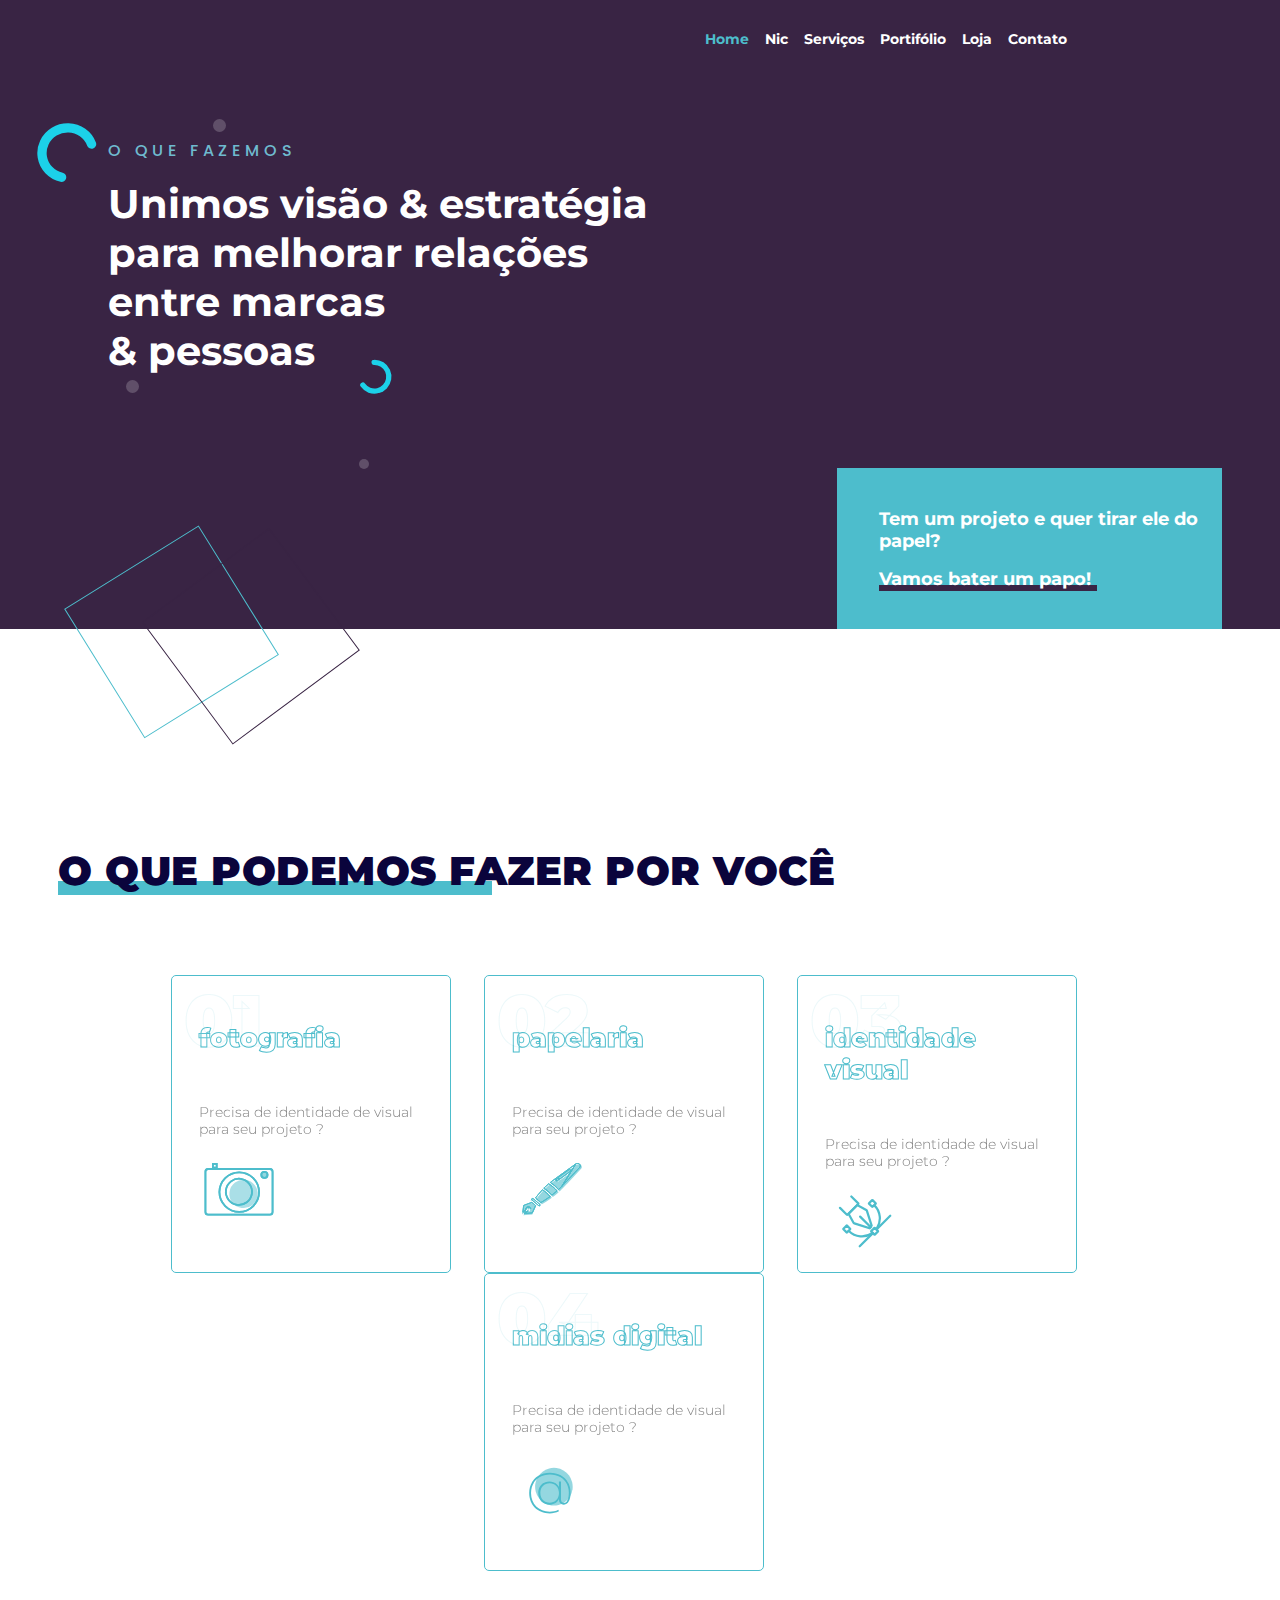
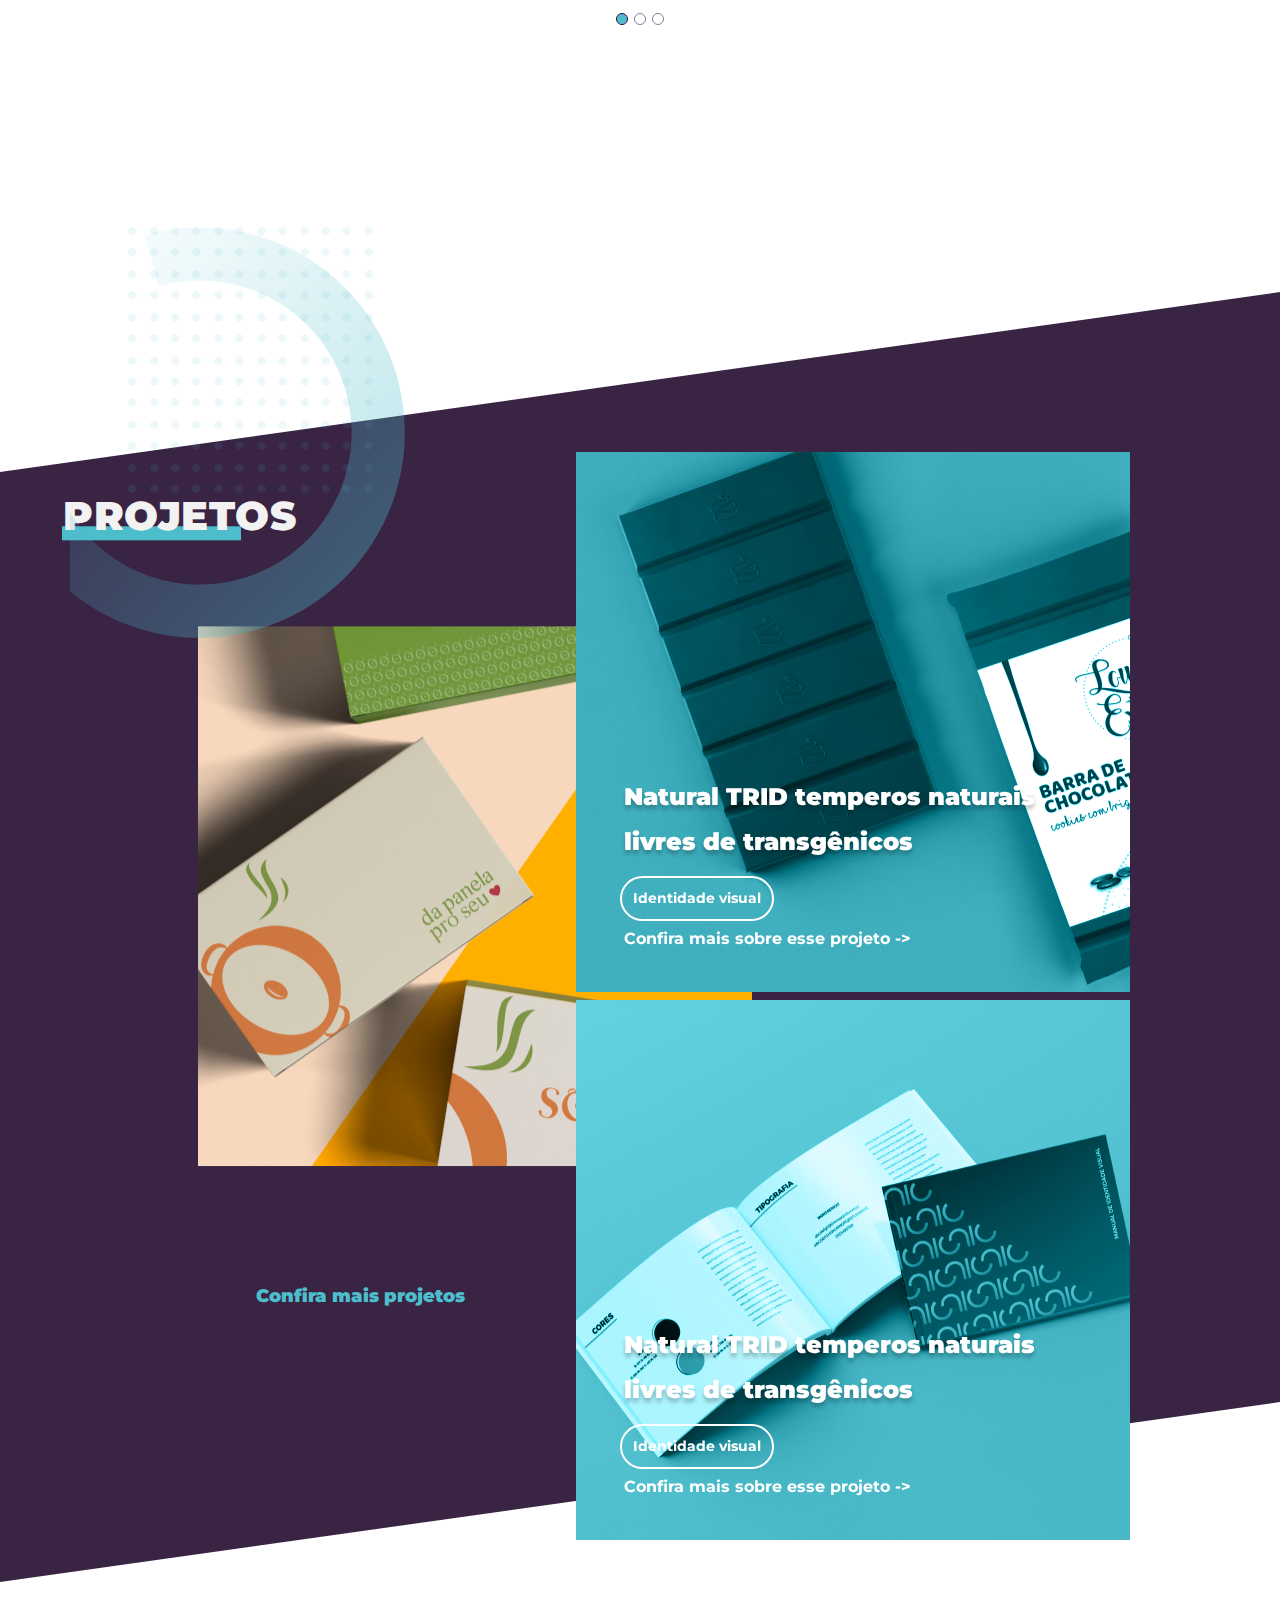
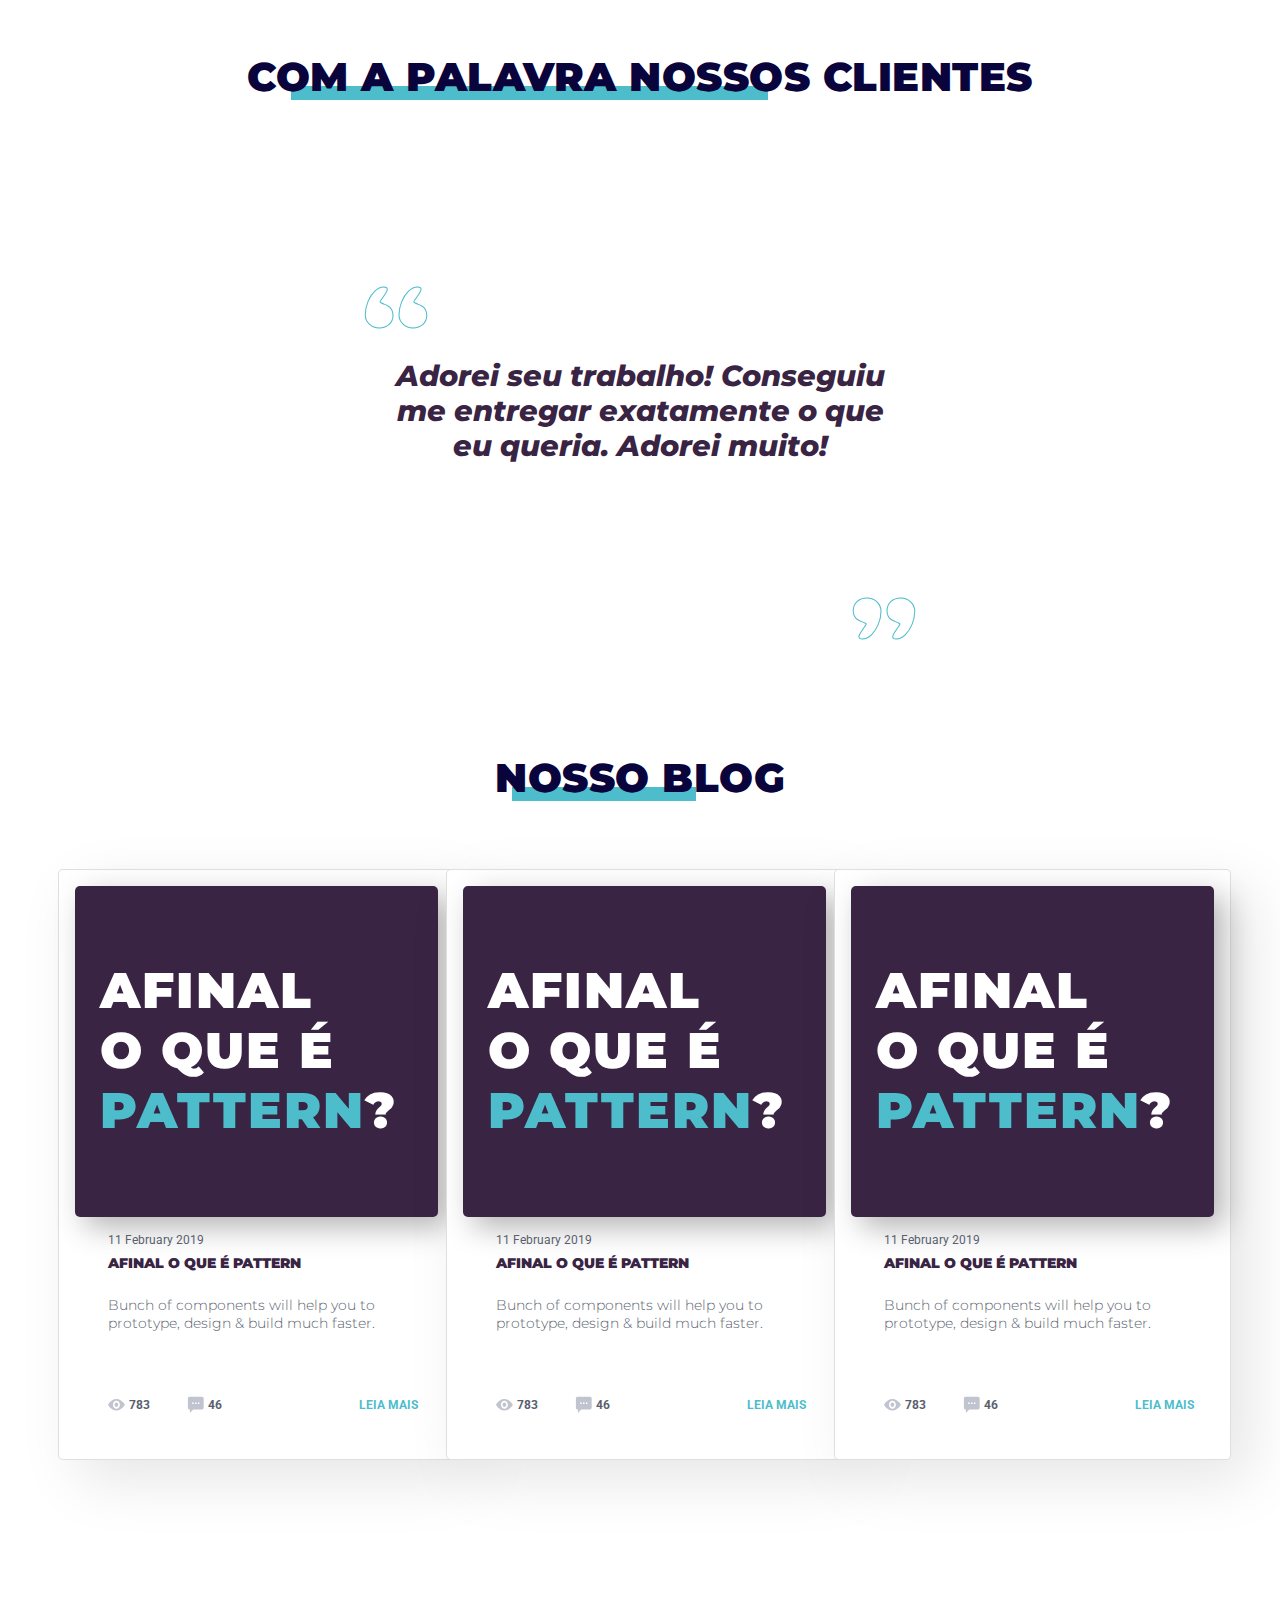
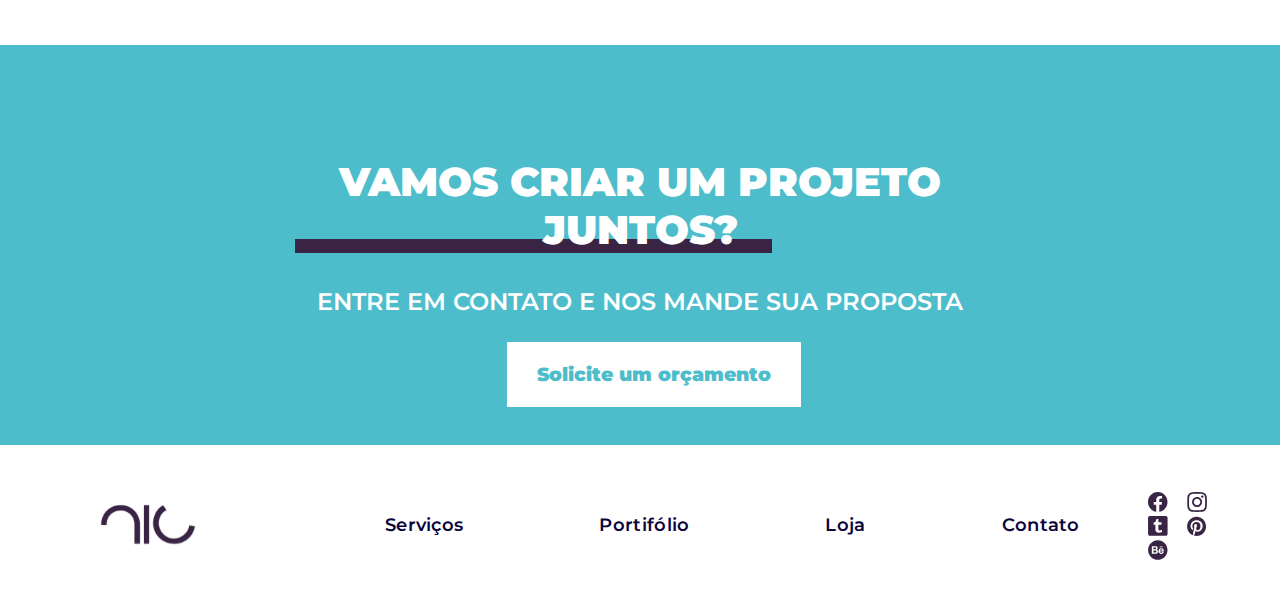
==== index.htm @ 2c10540b "ProjetoNIC" ====
<!DOCTYPE html>
<html lang="en">

<head>
    <meta charset="UTF-8">
    <meta http-equiv="X-UA-Compatible" content="IE=edge">
    <meta name="viewport" content="width=device-width, initial-scale=1.0">
    <title>Nic - Designer</title>

    <!--css-->
    <link rel="stylesheet" href="./css/main.css">


    <!-- fonts -->
    <link rel="preconnect" href="https://fonts.gstatic.com">
    <link
        href="https://fonts.googleapis.com/css2?family=Montserrat:ital,wght@0,300;0,400;0,600;0,700;0,900;1,800&family=Poppins:wght@500&display=swap"
        rel="stylesheet">

    <link rel="preconnect" href="https://fonts.gstatic.com">
    <link href="https://fonts.googleapis.com/css2?family=Coustard&display=swap" rel="stylesheet">

    <link rel="preconnect" href="https://fonts.gstatic.com">
    <link href="https://fonts.googleapis.com/css2?family=Roboto&display=swap" rel="stylesheet">

    <link rel="preconnect" href="https://fonts.gstatic.com">
    <link href="https://fonts.googleapis.com/css2?family=Roboto:wght@700&display=swap" rel="stylesheet">
</head>

<body>
    
    
    <header>
        
        <!--menu-->
        <div class="container d-flex justify-content-end">
            <nav class="navbar navbar-expand-lg">
                <div class="collapse navbar-collapse" id="navbarTogglerDemo02">
                    <ul class="menu navbar-nav">
                        <li class="nav-item">
                            <a class="nav-link" id="ativo" href="#">Home</a>
                        </li>
                        <li class="nav-item">
                            <a class="nav-link" href="#">Nic</a>
                        </li>
                        <li class="nav-item">
                            <a class="nav-link" href="#">Serviços</a>
                        </li>
                        <li class="nav-item">
                            <a class="nav-link" href="#">Portifólio</a>
                        </li>
                        <li class="nav-item">
                            <a class="nav-link" href="#">Loja</a>
                        </li>
                        <li class="nav-item">
                            <a class="nav-link" href="#">Contato</a>
                        </li>
                    </ul>
                </div>
            </nav>
        </div>
        <!--/menu-->

        <!--banner-->
        <div id="banner">
            <div class="container">
                <div class="row">
                    <div class="col-md-12 banner-content">                            

                            <img src="./assets/elementos/elipse.svg" id="circle1" alt="">
                            <img src="./assets/elementos/elipse.svg" id="circle2" alt="">
                            <img src="./assets/elementos/dotted.svg" id="dotted1" alt="">
                            <h1>O QUE FAZEMOS</h1>
                            <p>
                                Unimos visão & estratégia para melhorar relações<br> entre marcas<br> & pessoas
                            </p>
                            <img src="./assets/elementos/dotted.svg" id="dotted2" alt="">
                            <img src="./assets/elementos/dotted.svg" id="dotted3" alt="">

                    </div>
                </div>
            </div>
        </div>

        <div id="sticker">
            <div class="container">
                <div class="row justify-content-end">
                    <div class="col-md-12 align-self-center sticker">
                        <p>
                            Tem um projeto e quer tirar ele do papel?
                        </p>
                        <span>
                            Vamos bater um papo!
                        </span>
                        <div class="underbar"></div>

                    </div>
                </div>
            </div>
        </div>
        <!--/banner-->
    </header>

    <main>
        

        <div id="podemos">
            <img src="./assets/elementos/rectangleGreen.svg" alt="" id="rectangleGreen">
            <img src="./assets/elementos/rectangleBlue.svg" alt="" id="rectangleBlue">
            <div class="container">
                <div class="row">
                    <div class="col-md-12 titulo podemos-title">
                        <h1>
                            O QUE PODEMOS FAZER POR VOCÊ
                            <div class="underbar underbar-podemos"></div>
                        </h1>
                    </div>
                </div>
            </div>
        </div>

        <div id="carousel">
            <div class="container">
                <div class="col-md-12">
                    <div id="carouselExampleIndicators" class="carousel slide" data-bs-ride="carousel">
                        <div class="carousel-indicators">
                            <button type="button" data-bs-target="#carouselExampleIndicators" data-bs-slide-to="0" class="active" aria-current="true" aria-label="Slide 1"></button>
                            <button type="button" data-bs-target="#carouselExampleIndicators" data-bs-slide-to="1" aria-label="Slide 2"></button>
                            <button type="button" data-bs-target="#carouselExampleIndicators" data-bs-slide-to="2" aria-label="Slide 3"></button>
                        </div>
                        <div class="carousel-inner">
                            <div class="carousel-item active">
                                <div class="row justify-content-center">
                                    <div class="col-md-3" id="item-carrosel">
                                        <div class="content">
                                            <h1>01</h1>
                                            <h3>fotografia</h3>
                                            <p>
                                                Precisa de identidade de visual para seu projeto ?
                                            </p>
                                            <div class="img-area"><img src="./assets/camera.svg" alt="maquina_digital"></div>
                                        </div>
                                    </div>
                                    <div class="col-md-3" id="item-carrosel">
                                        <div class="content">
                                            <h1>02</h1>
                                            <h3>papelaria</h3>
                                            <p>
                                                Precisa de identidade de visual para seu projeto ?
                                            </p>
                                            <div class="img-area"><img src="./assets/caneta.svg" alt="caneta"></div>
                                        </div>
                                    </div>
                                    <div class="col-md-3" id="item-carrosel">
                                        <div class="content">
                                            <h1>03</h1>
                                            <h3>identidade visual</h3>
                                            <p>
                                                Precisa de identidade de visual para seu projeto ?
                                            </p>
                                            <div class="img-area"><img src="./assets/vetor.svg" alt="vetor"></div>
                                        </div>
                                    </div>
                                    <div class="col-md-3" id="item-carrosel">
                                        <div class="content">
                                            <h1>04</h1>
                                            <h3>midias digital</h3>
                                            <p>
                                                Precisa de identidade de visual para seu projeto ?
                                            </p>
                                            <div class="img-area"><img src="./assets/arroba.svg" alt="arroba"></div>
                                        </div>
                                    </div>
                                </div>
                            </div>

                            <div class="carousel-item">
                                <div class="row justify-content-center">
                                    <div class="col-md-3" id="item-carrosel">
                                        <div class="content">
                                            <h1>01</h1>
                                            <h3>fotografia</h3>
                                            <p>
                                                Precisa de identidade de visual para seu projeto ?
                                            </p>
                                            <div class="img-area"><img src="./assets/camera.svg" alt="maquina_digital"></div>
                                        </div>
                                    </div>
                                    <div class="col-md-3" id="item-carrosel">
                                        <div class="content">
                                            <h1>02</h1>
                                            <h3>papelaria</h3>
                                            <p>
                                                Precisa de identidade de visual para seu projeto ?
                                            </p>
                                            <div class="img-area"><img src="./assets/caneta.svg" alt="caneta"></div>
                                        </div>
                                    </div>
                                    <div class="col-md-3" id="item-carrosel">
                                        <div class="content">
                                            <h1>03</h1>
                                            <h3>identidade visual</h3>
                                            <p>
                                                Precisa de identidade de visual para seu projeto ?
                                            </p>
                                            <div class="img-area"><img src="./assets/vetor.svg" alt="vetor"></div>
                                        </div>
                                    </div>
                                    <div class="col-md-3" id="item-carrosel">
                                        <div class="content">
                                            <h1>04</h1>
                                            <h3>midias digital</h3>
                                            <p>
                                                Precisa de identidade de visual para seu projeto ?
                                            </p>
                                            <div class="img-area"><img src="./assets/arroba.svg" alt="arroba"></div>
                                        </div>
                                    </div>
                                </div>
                            </div>

                            <div class="carousel-item">
                                <div class="row justify-content-center">
                                    <div class="col-md-3" id="item-carrosel">
                                        <div class="content">
                                            <h1>01</h1>
                                            <h3>fotografia</h3>
                                            <p>
                                                Precisa de identidade de visual para seu projeto ?
                                            </p>
                                            <div class="img-area"><img src="./assets/camera.svg" alt="maquina_digital"></div>
                                        </div>
                                    </div>
                                    <div class="col-md-3" id="item-carrosel">
                                        <div class="content">
                                            <h1>02</h1>
                                            <h3>papelaria</h3>
                                            <p>
                                                Precisa de identidade de visual para seu projeto ?
                                            </p>
                                            <div class="img-area"><img src="./assets/caneta.svg" alt="caneta"></div>
                                        </div>
                                    </div>
                                    <div class="col-md-3" id="item-carrosel">
                                        <div class="content">
                                            <h1>03</h1>
                                            <h3>identidade visual</h3>
                                            <p>
                                                Precisa de identidade de visual para seu projeto ?
                                            </p>
                                            <div class="img-area"><img src="./assets/vetor.svg" alt="vetor"></div>
                                        </div>
                                    </div>
                                    <div class="col-md-3" id="item-carrosel">
                                        <div class="content">
                                            <h1>04</h1>
                                            <h3>midias digital</h3>
                                            <p>
                                                Precisa de identidade de visual para seu projeto ?
                                            </p>
                                            <div class="img-area"><img src="./assets/arroba.svg" alt="arroba"></div>
                                        </div>
                                    </div>
                                </div>
                            </div>

                        </div>
                    </div>
                </div>

            </div>
        </div>

        <img src="./assets/elementos/DotPattern.svg" alt="" id="patternDotted">
        <img src="./assets/elementos/circle.svg" alt="" id="circle">
        <div class="projetos">
            <div class="container">
                <div class="row">
                    <div class="col-md-12 titulo projetos-title">
                        <h1>
                            projetos
                            <div class="underbar underbar-projetos"></div>
                        </h1>
                    </div>
                </div>
                <div class="row">
                    <div class="img-area imagem-projetos imagem-position-principal">
                        <img src="./assets/projetos/Drives.png" alt="">
                    </div>
                    <div class="img-area imagem-projetos imagem-position-segunda">
                        <h3>Natural TRID temperos naturais livres de transgênicos</h3>
                        <button>Identidade visual</button>
                        <a href="#">Confira mais sobre esse projeto -></a>
                        <div class="color-overlay"></div>
                        <img src="./assets/projetos/EMBALAGEM2.png" alt="">
                    </div>
                    <div class="img-area imagem-projetos imagem-position-terceira">
                        <h3>Natural TRID temperos naturais livres de transgênicos</h3>
                        <button>Identidade visual</button>
                        <a href="#">Confira mais sobre esse projeto -></a>
                        <div class="color-overlay"></div>
                        <img src="./assets/projetos/MANUAL 1.png" alt="">
                    </div>
                </div>
                <div class="row">
                    <div class="col-md-12">
                        <a href="#" id="confira">Confira mais projetos</a>
                    </div>
                </div>
            </div>
        </div>

        <div id="clientes">
            <div class="container">
                <div class="row justify-content-center">
                    <div class="col-md-12 titulo clientes-title">
                        <h1>
                            com a palavra nossos clientes
                            <div class="underbar underbar-clientes"></div>
                        </h1>
                    </div>
                </div>

                <div class="row justify-content-center">
                    <div class="col-6 clientes-content">
                        <div class="aspas d-flex justify-content-start">
                            <span id="abre">"</span>
                        </div>
                        <p>
                            Adorei seu trabalho!
                            Conseguiu me entregar exatamente o que eu queria. Adorei muito!
                        </p>
                        <div class="aspas d-flex justify-content-end">
                            <span id="fecha">"</span>
                        </div>
                    </div>
                </div>
            </div>

        </div>

        <div id="blog">
            <div class="container">
                <div class="row justify-content-center">
                    <div class="col-md-12 titulo blog-title">
                        <h1>
                            nosso blog
                            <div class="underbar underbar-blog"></div>
                        </h1>
                    </div>

                    <div class="col-md-4">
                        <div class="card">
                            <div class="card-box">
                                <p>Afinal<br> o que é <span>pattern</span>?</p>
                            </div>
                            <div class="card-body">
                                <h6> 11 February 2019</h6>
                                <h4 class="card-title" id="date">afinal o que é pattern</h4>
                                <p class="card-text">Bunch of components will help you to prototype, design & build much faster.</p>

                                <div class="visualizacao">
                                    <img class="viewsIcon" src="./assets/cardBlog/viewIcon.svg" alt="">
                                    <span>783</span>

                                    <img class="commentsIcon" src="./assets/cardBlog/commentIcon.svg" alt="">
                                    <span>46</span>

                                    <a href="#">leia mais</a>
                                </div>
                            </div>
                        </div>
                    </div>

                    <div class="col-md-4">
                        <div class="card">
                            <div class="card-box">
                                <p>Afinal<br> o que é <span>pattern</span>?</p>
                            </div>
                            <div class="card-body">
                                <h6> 11 February 2019</h6>
                                <h4 class="card-title" id="date">afinal o que é pattern</h4>
                                <p class="card-text">Bunch of components will help you to prototype, design & build much faster.</p>

                                <div class="visualizacao">
                                    <img class="viewsIcon" src="./assets/cardBlog/viewIcon.svg" alt="">
                                    <span>783</span>

                                    <img class="commentsIcon" src="./assets/cardBlog/commentIcon.svg" alt="">
                                    <span>46</span>

                                    <a href="#">leia mais</a>
                                </div>
                            </div>
                        </div>
                    </div>

                    <div class="col-md-4">
                        <div class="card">
                            <div class="card-box">
                                <p>Afinal<br> o que é <span>pattern</span>?</p>
                            </div>
                            <div class="card-body">
                                <h6> 11 February 2019</h6>
                                <h4 class="card-title" id="date">afinal o que é pattern</h4>
                                <p class="card-text">Bunch of components will help you to prototype, design & build much faster.</p>
                                
                                <div class="visualizacao">
                                    <img class="viewsIcon" src="./assets/cardBlog/viewIcon.svg" alt="">
                                    <span>783</span>

                                    <img class="commentsIcon" src="./assets/cardBlog/commentIcon.svg" alt="">
                                    <span>46</span>

                                    <a href="#">leia mais</a>
                                </div>
                            </div>
                        </div>
                    </div>
                    
                </div>
            </div>
        </div>
    </main>

    <footer>
        <div class="container-fluid">
            <div id="rodape">
                <div class="container">
                    <div class="row justify-content-center">
                        <div class="col-8">
                            <h1>
                                vamos criar um projeto juntos?
                                <div class="underbar-rodape"></div>
                            </h1>
                        </div>
                        <div class="col-8">
                            <h4>
                                Entre em contato e nos mande sua proposta
                            </h4>
                        </div>
                    </div>
    
                    <div class="row justify-content-center">
                        <div class="col-3">
                            <a href="#">
                                <div class="button">
                                    Solicite um orçamento
                                </div>
                            </a>
                        </div>
                    </div>
                </div>
            </div>
            <div class="container navfooter">
                <nav class="navbar navbar-expand-lg">

                    <a class="navbar-brand" href="#">
                        <img src="./assets/logo/logo-roxo-redu.svg" alt="Logo">
                    </a>

                    <div class="collapse navbar-collapse" id="navbarNav">
                        <ul class="navbar-nav">
                            <li class="nav-item">
                                <a class="nav-link" href="#">Serviços</a>
                            </li>
                            <li class="nav-item">
                                <a class="nav-link" href="#">Portifólio</a>
                            </li>
                            <li class="nav-item">
                                <a class="nav-link" href="#">Loja</a>
                            </li>
                            <li class="nav-item">
                                <a class="nav-link" href="#">Contato</a>
                            </li>
                        </ul>
                    </div>

                    <div id="social-media">
                        <a href="">
                            <img src="./assets/social-media/face.svg" alt="facebook">
                        </a>
                        <a href="">
                            <img src="./assets/social-media/insta.svg" alt="instagram">
                        </a>
                        <a href="">
                            <img src="./assets/social-media/twitter.svg" alt="twitter">
                        </a>
                        <a href="">
                            <img src="./assets/social-media/pinter.svg" alt="pinterest">
                        </a>
                        <a href="">
                            <img src="./assets/social-media/social.svg" alt="social">
                        </a>
                    </div>
                </nav>

            </div>
            

            
        </div>
    </footer>



    <script src="https://cdn.jsdelivr.net/npm/@popperjs/core@2.9.1/dist/umd/popper.min.js"
        integrity="sha384-SR1sx49pcuLnqZUnnPwx6FCym0wLsk5JZuNx2bPPENzswTNFaQU1RDvt3wT4gWFG"
        crossorigin="anonymous"></script>
        <script src="https://cdn.jsdelivr.net/npm/bootstrap@5.0.0-beta3/dist/js/bootstrap.min.js" integrity="sha384-j0CNLUeiqtyaRmlzUHCPZ+Gy5fQu0dQ6eZ/xAww941Ai1SxSY+0EQqNXNE6DZiVc" crossorigin="anonymous"></script>
</body>

</html>
---- css/main.css ----
@import url(./bootstrap.min.css);
@import url(./config.css);
@import url(./global.css);
@import url(./custom.css);
@import url(./responsive.css);
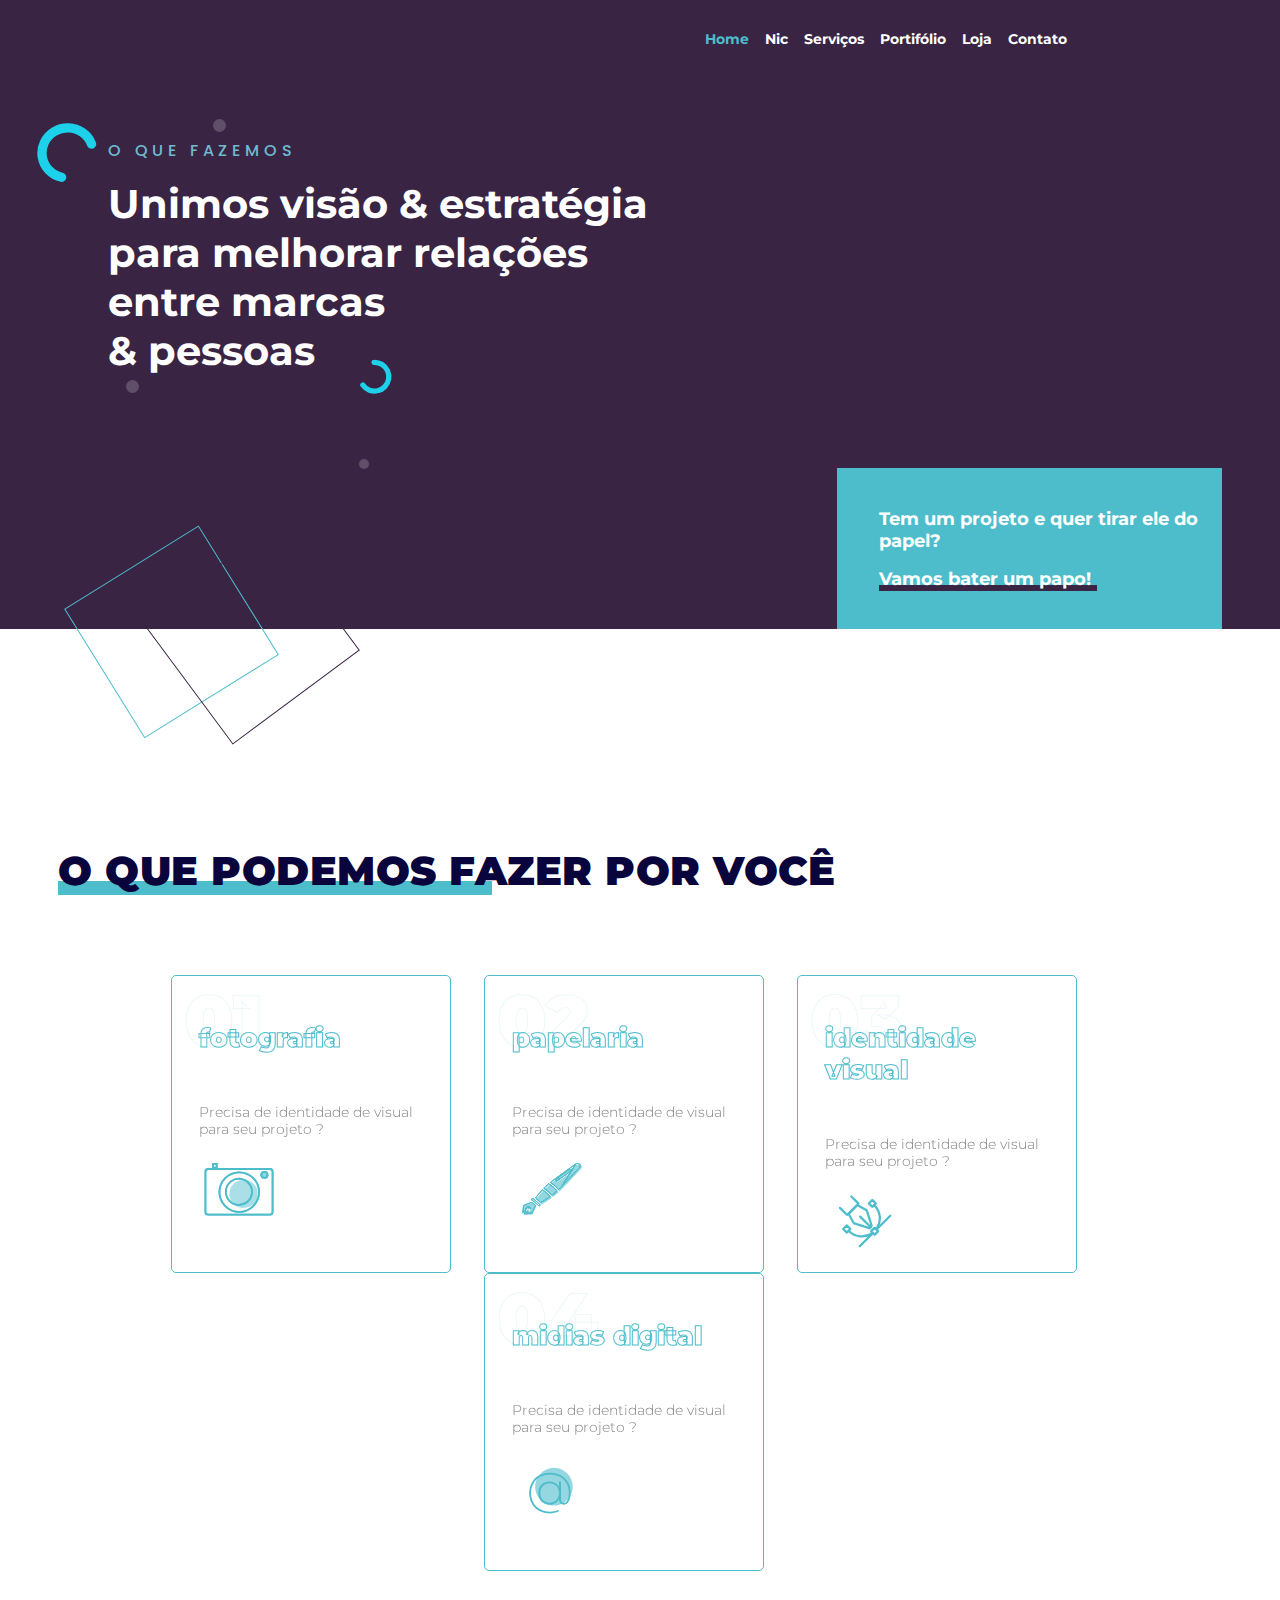
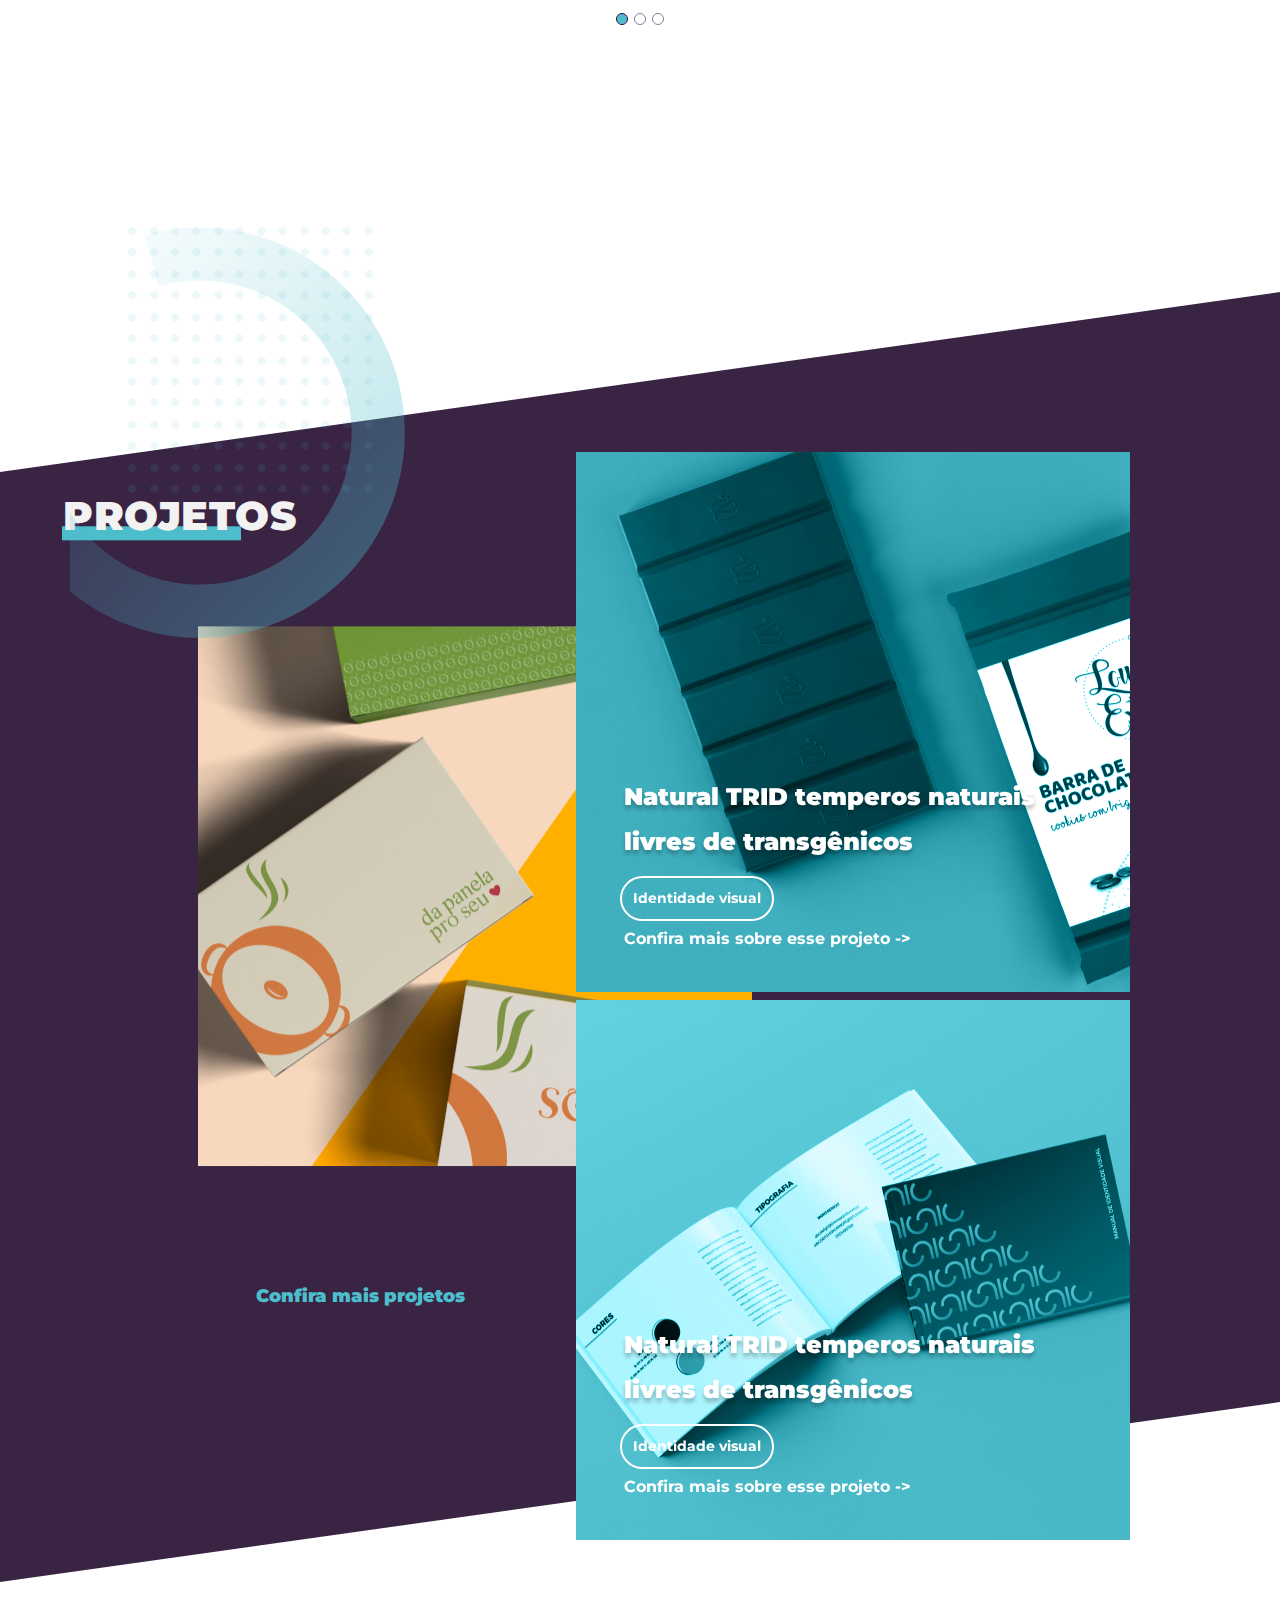
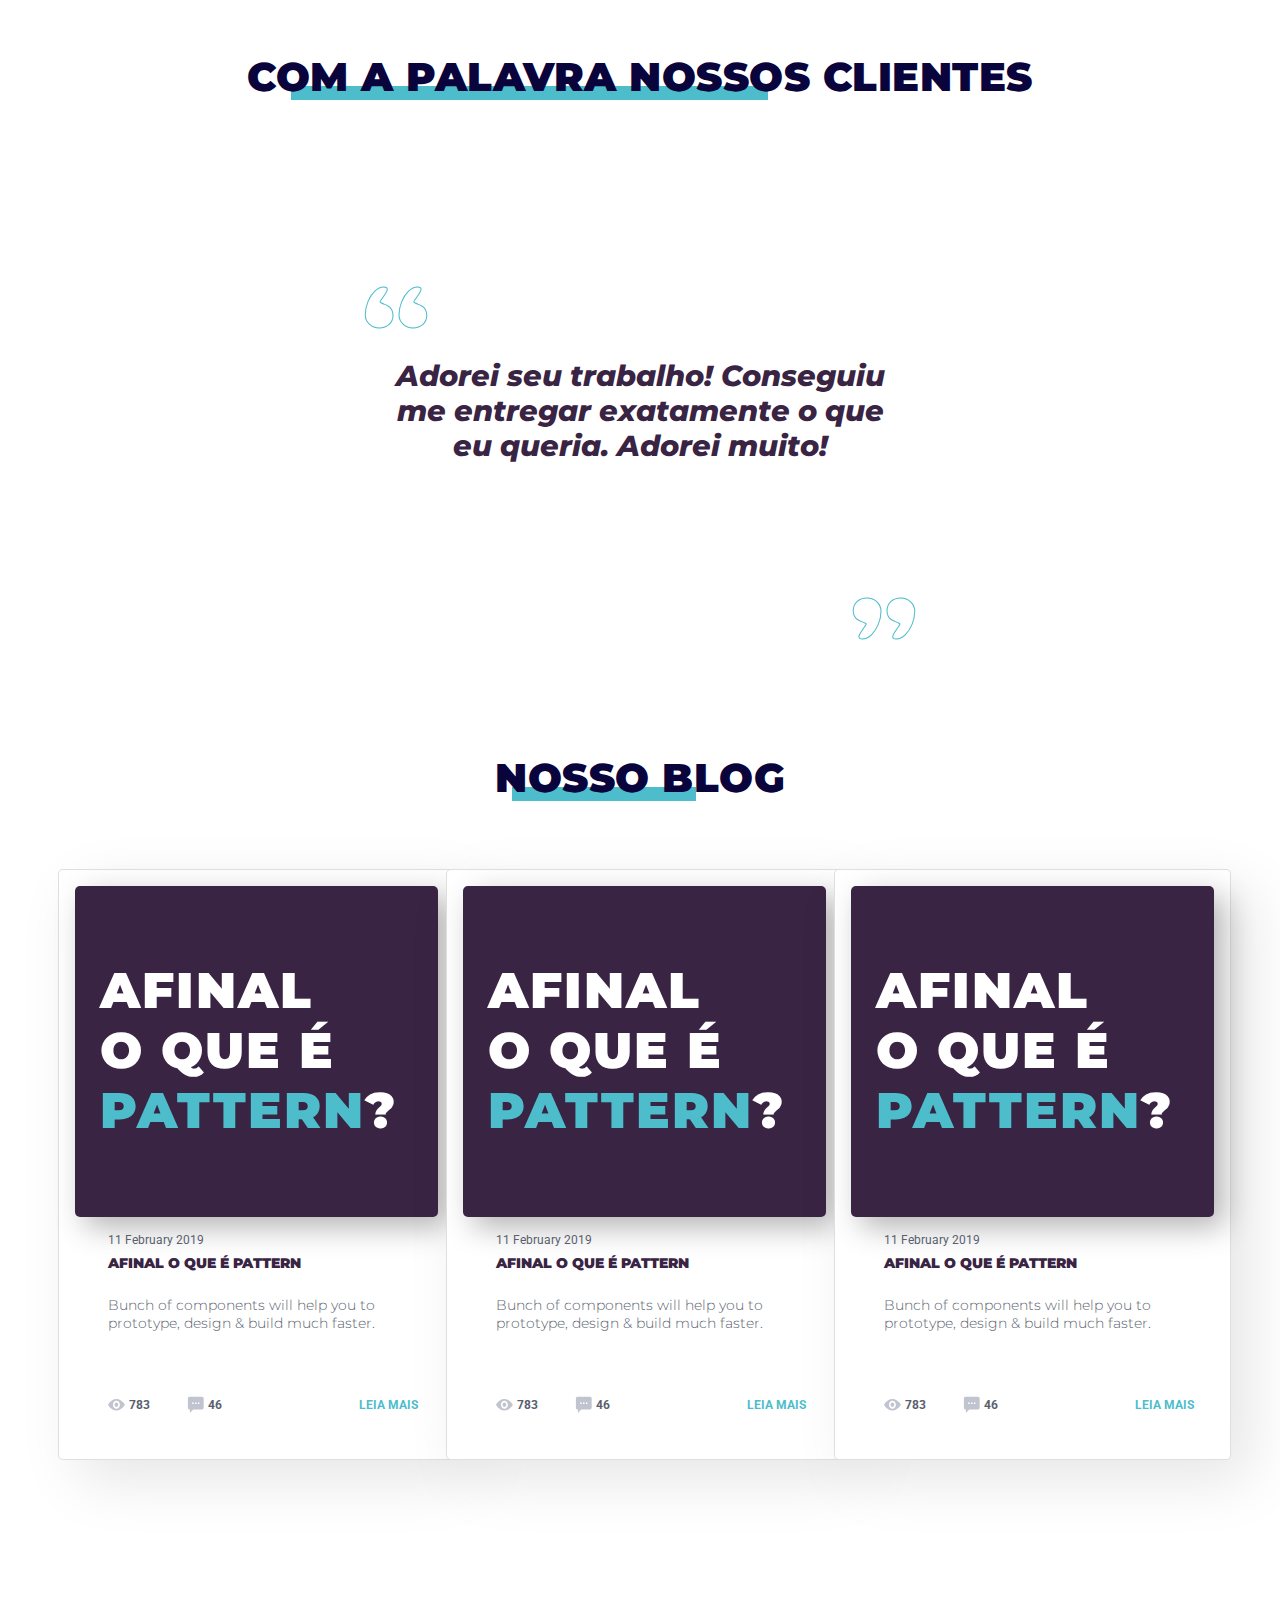
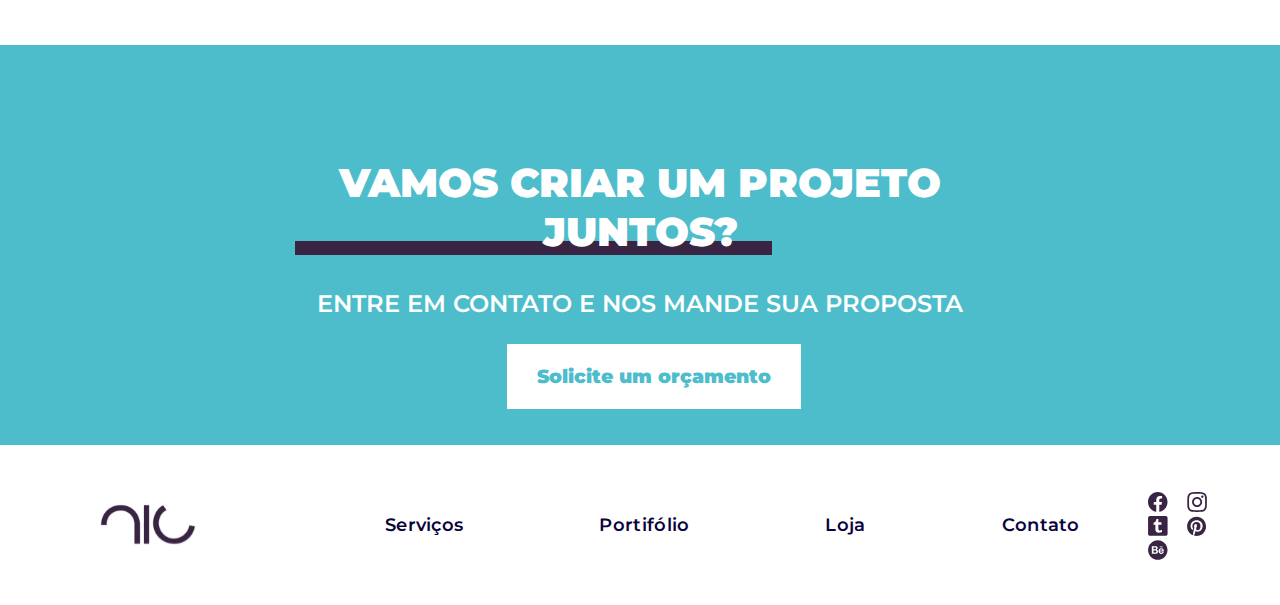
==== commit 8670a4c4: "Estruturando" ====
--- a/index.htm
+++ b/index.htm
@@ -8,7 +8,7 @@
     <title>Nic - Designer</title>
 
     <!--css-->
-    <link rel="stylesheet" href="./css/main.css">
+    <link rel="stylesheet" href="./styles.css">
 
 
     <!-- fonts -->
@@ -109,10 +109,10 @@
             <img src="./assets/elementos/rectangleBlue.svg" alt="" id="rectangleBlue">
             <div class="container">
                 <div class="row">
-                    <div class="col-md-12 titulo podemos-title">
+                    <div class="col-md-12 titulo">
                         <h1>
                             O QUE PODEMOS FAZER POR VOCÊ
-                            <div class="underbar underbar-podemos"></div>
+                            <div class="underbar"></div>
                         </h1>
                     </div>
                 </div>
@@ -276,10 +276,10 @@
         <div class="projetos">
             <div class="container">
                 <div class="row">
-                    <div class="col-md-12 titulo projetos-title">
+                    <div class="col-md-12 titulo">
                         <h1>
                             projetos
-                            <div class="underbar underbar-projetos"></div>
+                            <div class="underbar"></div>
                         </h1>
                     </div>
                 </div>
@@ -313,10 +313,10 @@
         <div id="clientes">
             <div class="container">
                 <div class="row justify-content-center">
-                    <div class="col-md-12 titulo clientes-title">
+                    <div class="col-md-12 titulo">
                         <h1>
                             com a palavra nossos clientes
-                            <div class="underbar underbar-clientes"></div>
+                            <div class="underbar"></div>
                         </h1>
                     </div>
                 </div>
@@ -342,10 +342,10 @@
         <div id="blog">
             <div class="container">
                 <div class="row justify-content-center">
-                    <div class="col-md-12 titulo blog-title">
+                    <div class="col-md-12 titulo">
                         <h1>
                             nosso blog
-                            <div class="underbar underbar-blog"></div>
+                            <div class="underbar"></div>
                         </h1>
                     </div>
 
@@ -428,10 +428,10 @@
             <div id="rodape">
                 <div class="container">
                     <div class="row justify-content-center">
-                        <div class="col-8">
+                        <div class="col-8 titulo">
                             <h1>
                                 vamos criar um projeto juntos?
-                                <div class="underbar-rodape"></div>
+                                <div class="underbar"></div>
                             </h1>
                         </div>
                         <div class="col-8">
@@ -507,7 +507,7 @@
     <script src="https://cdn.jsdelivr.net/npm/@popperjs/core@2.9.1/dist/umd/popper.min.js"
         integrity="sha384-SR1sx49pcuLnqZUnnPwx6FCym0wLsk5JZuNx2bPPENzswTNFaQU1RDvt3wT4gWFG"
         crossorigin="anonymous"></script>
-        <script src="https://cdn.jsdelivr.net/npm/bootstrap@5.0.0-beta3/dist/js/bootstrap.min.js" integrity="sha384-j0CNLUeiqtyaRmlzUHCPZ+Gy5fQu0dQ6eZ/xAww941Ai1SxSY+0EQqNXNE6DZiVc" crossorigin="anonymous"></script>
+    <script src="./js/bootstrap.min.js"></script>
 </body>
 
 </html>--- a/styles.css
+++ b/styles.css
@@ -0,0 +1,499 @@
+/*
+Theme Name: NIC-Designer
+Theme URI: http://rest.com
+Author: Paulo Scarano
+Author URI: http://rest.vom/
+Description: Tema criado para o restaurante Rest
+Version: 1.0
+*/
+
+@import url(./css/main.css);
+
+header {
+    background: var(--roxo);
+}
+
+/*Elementos*/
+
+main #rectangleGreen {
+    position:relative;
+    top: -6.6rem;
+    left: 5%;
+}
+
+main #rectangleBlue {
+    position:relative;
+    top: -6.3rem;
+    left: -6%;
+}
+
+main #circle {
+    position: relative;
+    width: 335px;
+    left: -14%;
+    top: 16rem;
+    z-index: 1;
+}
+
+main #patternDotted {
+    position: relative;
+    left: 10%;
+    top: 11.5rem;
+    z-index: 1;
+}
+
+/* Banner */
+
+.banner-content {
+    padding: 0;
+    width: 615px;
+    margin-left: 50px;
+    margin-bottom: 53px;
+}
+
+.banner-content h1 {
+    flex: 1;
+    margin-bottom: 16px;
+    margin-top: auto;
+    width: 203px;
+    height: 24px;
+    font-family: 'Poppins';
+    font-weight: 500;
+    font-size: 16px;
+    line-height: 24px;
+    /* identical to box height */
+    letter-spacing: 0.3em;
+    color: #6FBACF;
+} 
+
+.banner-content p {
+    font-weight: bold;
+    font-size: 40px;
+    line-height: 49px;
+    color: #FFFFFF;
+    text-align: left;
+}
+
+/* Sticker */
+
+.sticker {   
+    width: 385px;
+    background: var(--verde);
+    font-weight: bold;
+    font-size: 18px;
+    line-height: 22px;
+    color: var(--branco);
+}
+
+.sticker p {
+    margin-top: 40px;
+    margin-left: 30px;
+}
+
+.sticker span {
+    margin-top: 20px;
+    margin-left: 30px;
+}
+
+.sticker .underbar {
+    width: 218px;
+    height: 6px;
+    background: #392444;
+    margin-top: -5px;
+    margin-left: 30px;
+    margin-bottom: 38px;
+}
+
+
+/* Seção podemos*/
+#podemos .titulo{
+    padding: 0;
+    margin-bottom: 72px;
+    color: var(--darkblue);
+    letter-spacing: 0.5px;
+}
+
+#podemos .titulo .underbar {
+    width: 434px;
+}
+
+/* carousel */
+
+#carousel #item-carrosel {
+    margin-right: 33px;
+    width: 280px;
+    height: 298px;
+    border: 1px solid var(--verde);
+    border-radius: 5px;
+}
+
+#carousel .content h1 {
+    font-style: normal;
+    font-weight: 900;
+    font-size: 72px;
+    line-height: 88px;
+    color: var(--branco);
+    /* identical to box height */
+    
+    text-transform: uppercase;
+    -webkit-text-stroke: 1px;
+    -webkit-text-stroke-color: var(--verde);
+    opacity: 0.1;
+      
+}
+
+#carousel .content h3 {
+    margin-left: 15px;
+    margin-top: -50px;
+    font-style: normal;
+    font-weight: 900;
+    font-size: 26px;
+    line-height: 32px;
+    color: var(--branco);
+    -webkit-text-stroke: 1px;
+    -webkit-text-stroke-color: var(--verde);
+}
+
+#carousel .content p {
+    margin: 50px 15px 25px 15px;
+    text-align: left;
+    font-style: normal;
+    font-weight: 300;
+    font-size: 14px;
+    line-height: 17px;
+    color: #828282;
+    
+}
+
+#carousel .content .img-area img {
+    width: 78px;
+    height: 53px;
+    
+    margin-left: 16px;
+    
+}
+
+
+.carousel-indicators {
+    left: 0;
+    top: auto;
+    bottom: -70px;
+}
+
+
+#carousel .carousel-indicators button {
+    width: 10px;
+    height: 10px;
+    border: 0.5px solid var(--darkblue);
+    border-radius: 50%;
+}
+
+#carousel button.active {
+    background-color: #4DBDCC;
+}
+ 
+/*Seção Projetos*/
+
+.projetos {
+    background: var(--roxo);
+    height: 1110px;
+    transform: skewY(-8deg);
+}
+
+.projetos .titulo {
+    padding: 0;
+    margin-top: 110px;
+    margin-left: 5px;
+    margin-bottom: 42px;
+    color: var(--grey);
+    letter-spacing: 0.5px;
+    transform: skewY(8deg);
+}
+
+.projetos .titulo .underbar {
+    width: 179px;
+    margin-left: -1px;
+}
+
+.projetos .imagem-projetos {
+    width: 554px;
+    height: 540px;
+    padding: 0;
+    transform: skewY(8deg);
+    contain: content;
+
+}
+
+.projetos .imagem-projetos h3 {
+    width: 415px;
+    height: 90px;
+    position: absolute;
+    top: 322px;
+    left: 48px;
+    font-style: normal;
+    font-weight: 900;
+    font-size: 24px;
+    line-height: 45px;
+    color: var(--branco);
+    text-shadow: 0px 4px 4px rgba(0, 0, 0, 0.25);
+    z-index: 1;
+}
+
+.projetos .imagem-projetos button {
+    position: absolute;
+    padding: 11px;
+    top: 424px;
+    left: 44px;
+    background: transparent;
+    border: 2px solid var(--branco);
+    box-sizing: border-box;
+    border-radius: 50px;
+    font-style: normal;
+    font-weight: bold;
+    font-size: 14px;
+    line-height: 19px;
+    color: var(--branco);
+    z-index: 1;
+}
+
+.projetos .imagem-projetos a {
+    position: absolute;
+    top: 477px;
+    left: 48px;
+    text-decoration: none;
+    font-style: normal;
+    font-weight: bold;
+    font-size: 16px;
+    line-height: 20px;
+    color: var(--branco);
+    z-index: 1; 
+}
+
+.projetos .imagem-position-principal {
+    position:absolute;
+    left: 15.5%;
+    top: 221px;
+}
+
+.projetos .imagem-position-segunda {
+    position: absolute;
+    left: 45%;
+    top: 100px;
+}
+
+.projetos .imagem-position-segunda .color-overlay {
+    position: absolute;
+    width: 100%;
+    height: 100%;
+    background-color: var(--verde);
+    mix-blend-mode: color;
+}
+
+
+.projetos .imagem-position-terceira {
+    position: absolute;
+    left: 45%;
+    top: 648px;
+}
+
+.projetos .imagem-position-terceira .color-overlay {
+    position: absolute;
+    width: 100%;
+    height: 100%;
+    background-color: var(--verde);
+    mix-blend-mode: color;
+}
+
+.projetos #confira {
+    position: absolute;
+    left: 20%;
+    top: 864px;
+    font-style: normal;
+    font-weight: 900;
+    font-size: 18px;
+    line-height: 22px;
+    color: var(--verde);
+    text-decoration: none;
+    transform: skewY(8deg);
+}
+
+/* clientes*/
+
+#clientes .titulo {
+    padding: 0;
+    margin-top: 160px;
+    margin-bottom: 65px;
+    color: var(--darkblue);
+    letter-spacing: 0.5px;
+    text-align: center;
+}
+
+#clientes .titulo .underbar {
+    width: 477px;
+    margin-top: -15px;
+    margin-left: 20%;
+}
+
+#clientes .clientes-content p {
+    width: 495px;
+    height: 210px;
+    margin: auto;
+    font-style: italic;
+    font-weight: 800;
+    font-size: 29px;
+    line-height: 35px;
+    text-align: center;
+    color: var(--roxo);
+
+}
+
+#clientes .clientes-content .aspas {
+    font-family: 'Coustard', serif;
+    font-style: normal;
+    font-weight: 400;
+    font-size: 150px;
+    line-height: 185px;
+    color: var(--branco);
+    -webkit-text-stroke: 1px;
+    -webkit-text-stroke-color: var(--verde);
+}
+
+#clientes .clientes-content .aspas #abre {
+    transform: rotate(-180deg);
+}
+
+
+
+/*Blog*/
+
+#blog {
+    margin-bottom: 185px;
+}
+
+#blog .titulo {
+    padding: 0;
+    margin-bottom: 60px;
+    color: var(--darkblue);
+    letter-spacing: 0.5px;
+    text-align: center;
+}
+
+#blog .titulo .underbar {
+    width: 184px;
+    margin-top: -15px;
+    margin-left: 39%;
+}
+
+#blog .col-md-4 {
+    padding: 0;
+}
+
+#blog .card {
+    width: 397px;
+    height: 591.09px;
+    margin: auto;
+    box-shadow: 20px 20px 60px rgba(0, 0, 0, 0.1);
+    border-radius: 5px;
+}
+
+#blog .card .card-box {
+    width: 363.92px;
+    height: 330.83px;
+    margin: auto;
+    margin-top: 16px;
+    background: var(--roxo);
+    border-radius: 5px;
+    box-shadow: 10px 10px 30px rgba(0, 0, 0, 0.3);
+}
+
+#blog .card .card-box p {
+    padding: 75px 25px;
+    text-align: left;
+    color: var(--branco);
+    font-style: normal;
+    font-weight: 900;
+    font-size: 50px;
+    line-height: 60px;
+    letter-spacing: 2px;
+    text-transform: uppercase;
+}
+
+#blog .card .card-box p span {
+    color: var(--verde);
+}
+
+#blog .card .card-body h6 {
+    margin-left: 33px;
+    margin-bottom: 8px;
+    font-family: 'Roboto';
+    font-style: normal;
+    font-weight: normal;
+    font-size: 12px;
+    line-height: 14px;
+
+    color: #595F6F;
+
+}
+
+#blog .card .card-body .card-title {
+    margin-left: 33px;
+    margin-bottom: 23px;
+    width: 330.83px;
+    height: 18.75px;
+    font-style: normal;
+    font-weight: 900;
+    font-size: 14px;
+    line-height: 17px;
+    text-transform: uppercase;
+    color: var(--roxo);
+}
+
+#blog .card .card-body .card-text {
+    width: 330.83px;
+    height: 39.7px;
+    margin-left: 33px;
+    margin-bottom: 56px;
+    font-style: normal;
+    font-weight: 300;
+    font-size: 14px;
+    line-height: 18px;
+    color: #595F6F;
+}
+
+#blog .card .card-body .visualizacao {
+    margin-left: 33px;
+}
+
+#blog .card .card-body .visualizacao .viewsIcon {
+    width: 17px;
+    height: 17px;
+}
+
+#blog .card .card-body .visualizacao .commentsIcon {
+    width: 17px;
+    height: 17px;
+}
+
+#blog .card .card-body .visualizacao span {
+    margin-top: 11px;
+    margin-right: 33px;
+    font-family: Roboto;
+    font-style: normal;
+    font-weight: bold;
+    font-size: 12px;
+    line-height: 14px;
+    color: #595F6F;
+}
+
+#blog .card .card-body .visualizacao a {
+    margin-left: 100px;
+    text-decoration: none;
+    color: var(--verde);
+    font-family: Roboto;
+    font-style: normal;
+    font-weight: bold;
+    font-size: 12px;
+    line-height: 14px;
+    text-transform: uppercase;
+
+}
